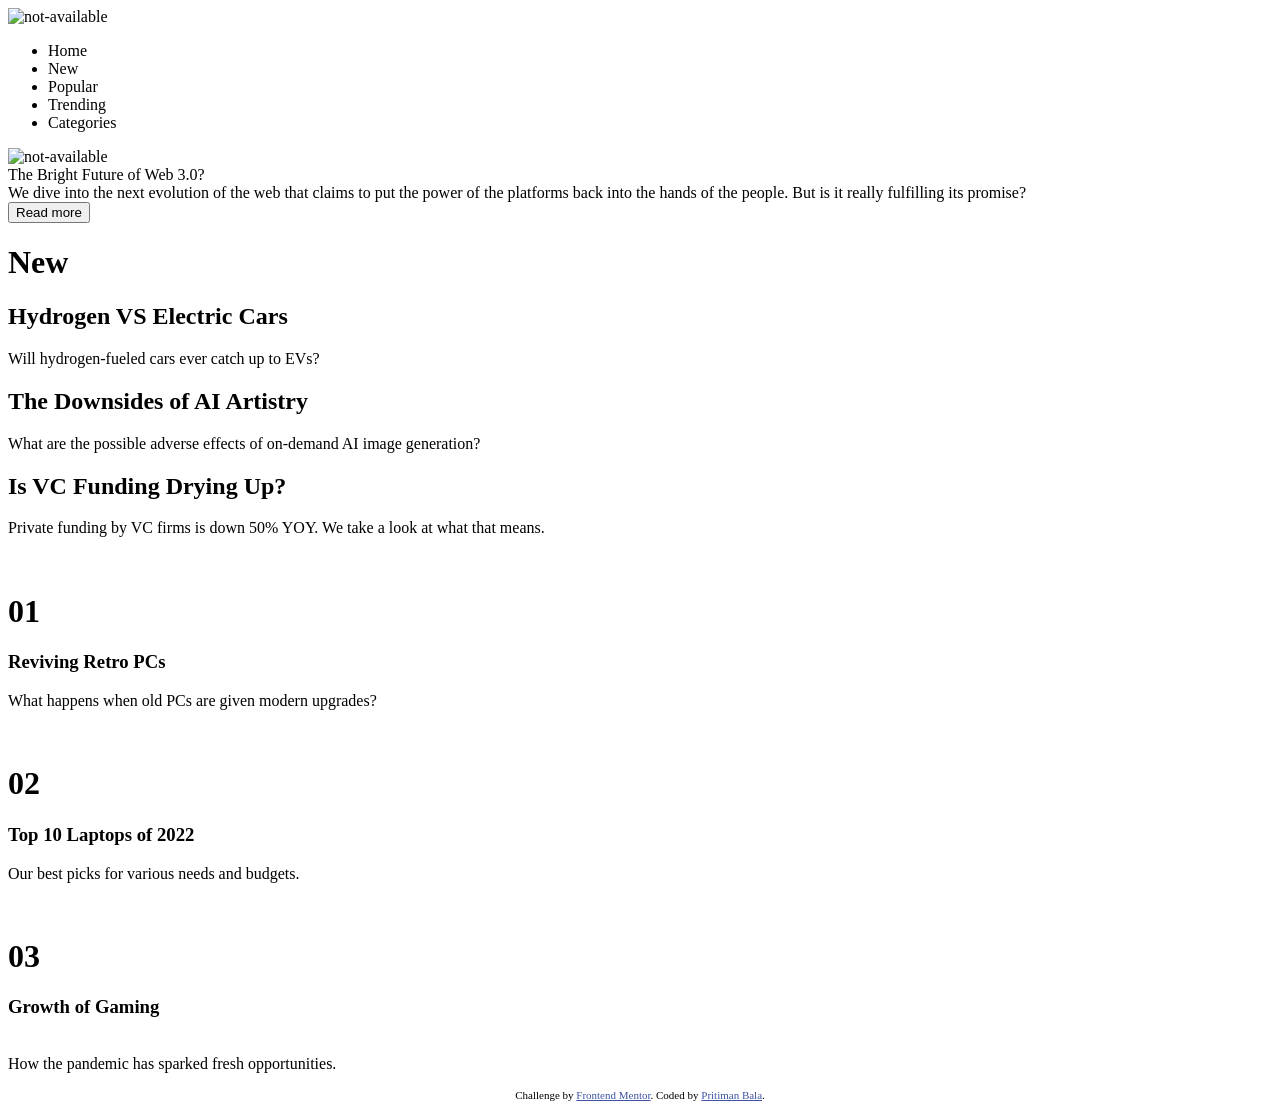
==== index.html @ b159ee53 "Create index.html I added this as my first code push of html" ====
<!DOCTYPE html>
<html lang="en">
<head>
  <meta charset="UTF-8">
  <meta name="viewport" content="width=device-width, initial-scale=1.0"> <!-- displays site properly based on user's device -->

  <link rel="icon" type="image/png" sizes="32x32" href="./assets/images/favicon-32x32.png">
  
  <title>Frontend Mentor | News homepage</title>
  <link rel="stylesheet" href="style.css">
  <!-- Feel free to remove these styles or customise in your own stylesheet 👍 -->
  <style>
    .attribution { font-size: 11px; text-align: center; }
    .attribution a { color: hsl(228, 45%, 44%); }
  </style>
</head>
<body>
  <header>
    <img src="assets\images\logo.svg" alt="not-available">
    <nav>
      <ul class="navLinks">
        <li class="links">Home</li>
        <li class="links">New</li>
        <li class="links">Popular</li>
        <li class="links">Trending</li>
        <li class="links">Categories</li>
      </ul>
    </nav>
  </header>


        <!-- <span id="image"></span>
        <span class="nav">Home</span>
        <span class="nav">New</span>
        <span class="nav">Popular</span>
        <span class="nav">Trending</span>
        <span class="nav">Categories</span> -->

  <div class="middle">
    <div class="left">
      <img src="assets\images\image-web-3-desktop.jpg" alt="not-available" id="middleImage">
      <div class="down">
        <div class="dRight">
          The Bright Future of Web 3.0?
        </div>
        <div class="dLeft">
          We dive into the next evolution of the web that claims to put the power of the platforms back into the hands of the people. 
          But is it really fulfilling its promise?
        <br>
        <button>Read more</button>
        </div>
      </div>
    </div>
    <div class="right">
      <h1>New</h1> 
    <p class="rightText">
      <h2>Hydrogen VS Electric Cars</h2>
      Will hydrogen-fueled cars ever catch up to EVs?
    </p>
    <p class="rightText">
      <h2>The Downsides of AI Artistry</h2>
      What are the possible adverse effects of on-demand AI image generation?
    </p>
    <p class="rightText">
      <h2>Is VC Funding Drying Up?</h2>
      Private funding by VC firms is down 50% YOY. We take a look at what that means.
    </p>
    </div>
  </div>


<div class="low">
  <p class="lowP">
    <img src="assets\images\image-retro-pcs.jpg" alt="">
    <div class="inside">
      <h1 class="num">01</h1>
      <h3>Reviving Retro PCs</h3>
      What happens when old PCs are given modern upgrades?
    </div>
  </p>
  <img src="assets\images\image-top-laptops.jpg" alt="">
  <p class="lowP">
    <div class="inside">
      <h1 class="num">02</h1>
      <h3>Top 10 Laptops of 2022</h3>
      Our best picks for various needs and budgets.
    </div>
  </p>
  <p class="lowP">
    <img src="assets\images\image-gaming-growth.jpg" alt="">
    <div class="inside">
      <h1 class="num">03</h1>
      <h3>Growth of Gaming</h3> 
      <br>
      How the pandemic has sparked fresh opportunities.
    </div>
  </p>
</div>


  <div class="attribution">
    Challenge by <a href="https://www.frontendmentor.io?ref=challenge" target="_blank">Frontend Mentor</a>. 
    Coded by <a href="#">Pritiman Bala</a>.
  </div>
</body>
</html>
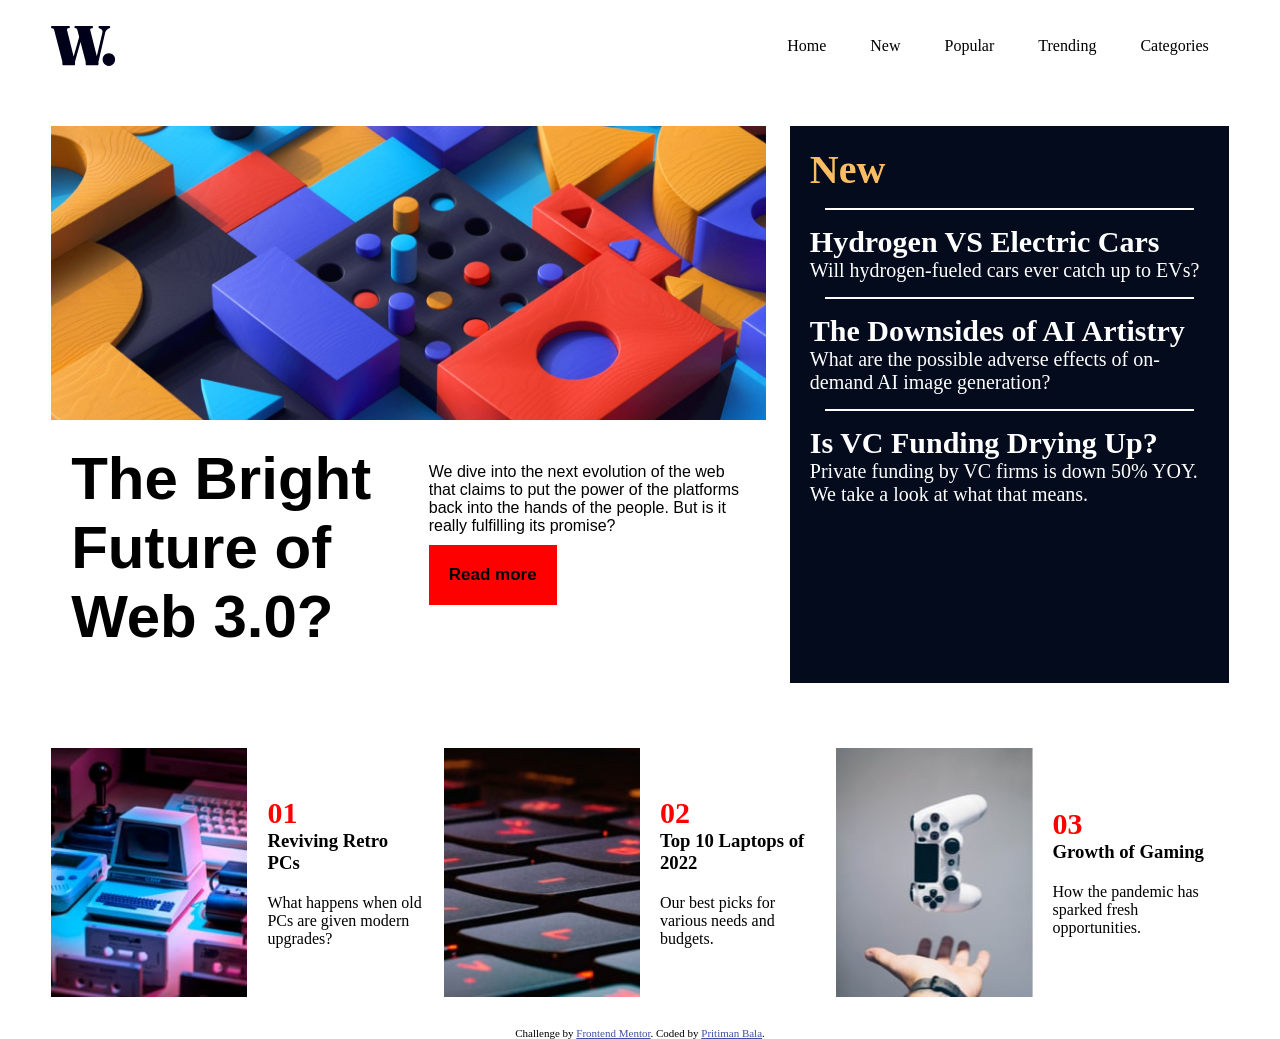
==== commit 51ab697c: "the final upload" ====
--- a/index.html
+++ b/index.html
@@ -1,106 +1,119 @@
 <!DOCTYPE html>
 <html lang="en">
+
 <head>
   <meta charset="UTF-8">
-  <meta name="viewport" content="width=device-width, initial-scale=1.0"> <!-- displays site properly based on user's device -->
+  <meta name="viewport" content="width=device-width, initial-scale=1.0">
+  <!-- displays site properly based on user's device -->
 
-  <link rel="icon" type="image/png" sizes="32x32" href="./assets/images/favicon-32x32.png">
-  
+  <link rel="icon" type="image/png" sizes="32x32" href="favicon-32x32.png">
+
   <title>Frontend Mentor | News homepage</title>
   <link rel="stylesheet" href="style.css">
   <!-- Feel free to remove these styles or customise in your own stylesheet 👍 -->
   <style>
-    .attribution { font-size: 11px; text-align: center; }
-    .attribution a { color: hsl(228, 45%, 44%); }
+    .attribution {
+      font-size: 11px;
+      text-align: center;
+    }
+
+    .attribution a {
+      color: hsl(228, 45%, 44%);
+    }
   </style>
 </head>
+
 <body>
   <header>
-    <img src="assets\images\logo.svg" alt="not-available">
-    <nav>
+    <img src="logo.svg" alt="not-available">
       <ul class="navLinks">
         <li class="links">Home</li>
         <li class="links">New</li>
         <li class="links">Popular</li>
         <li class="links">Trending</li>
         <li class="links">Categories</li>
+        <li id="link"><img src="icon-menu.svg" alt="not-available" onclick="showBar()"></li>
       </ul>
-    </nav>
+      <ul class="sidebar">
+        <li><img src="icon-menu-close.svg" alt="not-available" onclick="hideBar()"></li>
+        <li>Home</li>
+        <li>New</li>
+        <li>Popular</li>
+        <li>Trending</li>
+        <li>Categories</li>
+      </ul>
   </header>
 
 
-        <!-- <span id="image"></span>
-        <span class="nav">Home</span>
-        <span class="nav">New</span>
-        <span class="nav">Popular</span>
-        <span class="nav">Trending</span>
-        <span class="nav">Categories</span> -->
+
 
   <div class="middle">
     <div class="left">
-      <img src="assets\images\image-web-3-desktop.jpg" alt="not-available" id="middleImage">
+      <img src="image-web-3-desktop.jpg" alt="not-available" id="middleImage">
       <div class="down">
         <div class="dRight">
           The Bright Future of Web 3.0?
         </div>
         <div class="dLeft">
-          We dive into the next evolution of the web that claims to put the power of the platforms back into the hands of the people. 
+          We dive into the next evolution of the web that claims to put the power of the platforms back into the hands
+          of the people.
           But is it really fulfilling its promise?
-        <br>
-        <button>Read more</button>
+          <br>
+          <button>Read more</button>
         </div>
       </div>
     </div>
     <div class="right">
-      <h1>New</h1> 
-    <p class="rightText">
+      <h1>New</h1>
+      <p class="rightText">
       <h2>Hydrogen VS Electric Cars</h2>
       Will hydrogen-fueled cars ever catch up to EVs?
-    </p>
-    <p class="rightText">
+      </p>
+      <p class="rightText">
       <h2>The Downsides of AI Artistry</h2>
       What are the possible adverse effects of on-demand AI image generation?
-    </p>
-    <p class="rightText">
+      </p>
+      <p class="rightText">
       <h2>Is VC Funding Drying Up?</h2>
       Private funding by VC firms is down 50% YOY. We take a look at what that means.
-    </p>
+      </p>
     </div>
   </div>
 
 
-<div class="low">
-  <p class="lowP">
-    <img src="assets\images\image-retro-pcs.jpg" alt="">
-    <div class="inside">
-      <h1 class="num">01</h1>
-      <h3>Reviving Retro PCs</h3>
-      What happens when old PCs are given modern upgrades?
+  <div class="low">
+    <div class="lowP">
+      <img src="image-retro-pcs.jpg" alt="" class="iimage">
+      <div class="inside">
+        <h1 class="num">01</h1>
+        <h3>Reviving Retro PCs</h3>
+        What happens when old PCs are given modern upgrades?
+      </div>
     </div>
-  </p>
-  <img src="assets\images\image-top-laptops.jpg" alt="">
-  <p class="lowP">
-    <div class="inside">
-      <h1 class="num">02</h1>
-      <h3>Top 10 Laptops of 2022</h3>
-      Our best picks for various needs and budgets.
+    <div class="lowP">
+      <img src="image-top-laptops.jpg" alt="" class="iimage">
+      <div class="inside">
+        <h1 class="num">02</h1>
+        <h3>Top 10 Laptops of 2022</h3>
+        Our best picks for various needs and budgets.
+      </div>
     </div>
-  </p>
-  <p class="lowP">
-    <img src="assets\images\image-gaming-growth.jpg" alt="">
-    <div class="inside">
-      <h1 class="num">03</h1>
-      <h3>Growth of Gaming</h3> 
-      <br>
-      How the pandemic has sparked fresh opportunities.
+    <div class="lowP">
+      <img src="image-gaming-growth.jpg" alt="" class="iimage">
+      <div class="inside">
+        <h1 class="num">03</h1>
+        <h3>Growth of Gaming</h3>
+        How the pandemic has sparked fresh opportunities.
+      </div>
     </div>
-  </p>
-</div>
+  </div>
 
 
   <div class="attribution">
-    Challenge by <a href="https://www.frontendmentor.io?ref=challenge" target="_blank">Frontend Mentor</a>. 
+    Challenge by <a href="https://www.frontendmentor.io?ref=challenge" target="_blank">Frontend Mentor</a>.
     Coded by <a href="#">Pritiman Bala</a>.
   </div>
+  <script src="script.js"></script>
 </body>
-</html>
+
+</html>
--- a/style.css
+++ b/style.css
@@ -0,0 +1,227 @@
+
+*{
+    margin: 0px;
+    padding: 0px;
+    box-sizing: border-box;  
+}
+html{
+    width: 100vw;
+    margin: 0px;
+}
+header{
+    flex: 1;
+    display: flex;
+    justify-content: space-between;
+    align-items: center;
+    padding: 2% 4%;
+    /* margin:10px 10px; */
+    /* border: 2px solid black; */
+    box-sizing: border-box;
+    width: 100%;
+    right: 0;
+      
+}
+.navLinks{
+    list-style: none;
+}
+.links {
+    /* width: 100%; */
+    display: inline-block;
+    padding: 0px 20px;
+    transition: all 0.3s ease 0s;
+}
+.links:hover{
+    color: red;
+}
+#link{
+    display: inline-block;
+    padding: 0px 20px;
+    transition: all 0.3s ease 0s; 
+    display: none;
+}
+/* middle part starts from here  */
+
+.middle{
+    display: flex;
+    justify-content: space-between;
+    padding: 35px 4%;
+    width: 100%;
+
+}
+#middleImage{
+    width: 100%;
+    height: auto;
+    /* margin-top: 30px; */
+    object-fit: fill;
+}
+.left{
+    /* border: 2px dotted black; */
+    margin-right: 2%;
+    height: 100%;
+    /* align-items: right; */
+}
+.right{
+    /* margin-top:30px; */
+    width: 100%;
+    height: 100%;
+    background-color: rgb(4, 11, 28);
+    color: white;
+    padding:20px 20px 15% 20px;
+    font-size: 20px;
+}
+.down{
+    display: flex;
+    justify-content: space-between;
+    /* border: 2px solid black; */
+    align-items: center;
+    width: 100%;
+}
+h1{
+    color: rgb(251, 189, 97);
+}
+.rightText{
+    border-top: 2px solid white;
+    margin: 15px;
+}
+.dRight{
+    height: 100%;
+    font-size: 60px;
+    margin-right: 0px;
+    /* border: 2px dotted black; */
+    padding: 20px;
+    font-family: 'Inter', sans-serif;
+    font-weight: 700;
+    width: 100%;
+
+}
+.dLeft{
+    height: 210px;
+    width: 100%;
+    padding:20px;
+    /* border: 2px dotted black; */
+    font-family: cooper system-ui, -apple-system, BlinkMacSystemFont, 'Segoe UI', Roboto, Oxygen, Ubuntu, Cantarell, 'Open Sans', 'Helvetica Neue', sans-serif;
+}
+button{
+    text-decoration: none;
+    border: none;
+    padding:20px;
+    margin-top: 10px;
+    font-size: 17px;
+    font-weight: 700;
+    color: black;
+    background-color: red;
+    transition: all 0.2s ease 0s;
+}
+button:hover{
+    color: white;
+    background-color: rgb(4, 11, 28);
+}
+h2:hover{
+    color: rgb(232, 186, 118);
+}
+h2{
+    transition: all 0.15s ease 0s;
+}
+.sidebar{
+    height: 100%;
+    width: 50%;
+    right: 0;
+    top: 0;
+    z-index: 999;
+    position: fixed;
+    background-color:  rgb(255, 255, 255);
+    display: flex;
+    justify-content: flex-start;
+    align-items: flex-start;
+    flex-direction: column;
+    list-style: none;
+    display: none;
+    box-sizing: border-box;
+    box-shadow: -100px 0px 100px rgba(0, 0,0, 0.2);
+    animation-name: box;
+    animation-duration: 0.5s;
+    animation-delay: 0ms;
+}
+@keyframes box {
+    0%{
+        width: 0%;
+    }
+    100%{
+        width: 50%;
+    }
+}
+
+.sidebar li {
+    padding: 10px;
+    font-size: 20px;
+    margin: 10px 0px;
+}
+.low{
+    display: flex;
+    justify-content: space-evenly;
+    /* border: 2px solid dotted; */
+    padding: 30px 4%;
+    width: 100%;
+}
+.lowP{
+    display: flex;
+    flex-direction: row;
+    justify-content: center;
+    align-items: center;
+    width: 100%;
+}
+.iimage{
+    width: 50%;
+}
+.num{
+    color: red;
+    font-size: 30px;
+}
+.inside{
+    /* border: 2px black dotted; */
+    padding: 20px 0px;
+    margin: 0px 20px;
+}
+h3{
+    margin-bottom: 20px;
+    transition: all 0.15s ease 0s;
+}
+h3:hover{
+    color: red;
+}
+
+
+/* this part is for mobile view users */
+
+@media(max-width: 800px){
+    /* .sidebar{
+        display: block;
+    } */
+     .links{
+        display: none;
+     }
+    #link{
+        display:block;
+    }
+    .middle{
+        display: inline-block;
+    }
+    .down{
+        display: inline-block;
+    }
+    .low {
+        display: flex;
+        flex-direction: column;
+        gap: 20px; 
+      }
+      
+      .lowP {
+        display: flex; 
+        flex-direction: row;
+        align-items: center; 
+        gap: 20px; 
+      }
+      .inside{
+        flex-grow: 1;
+      }
+}
